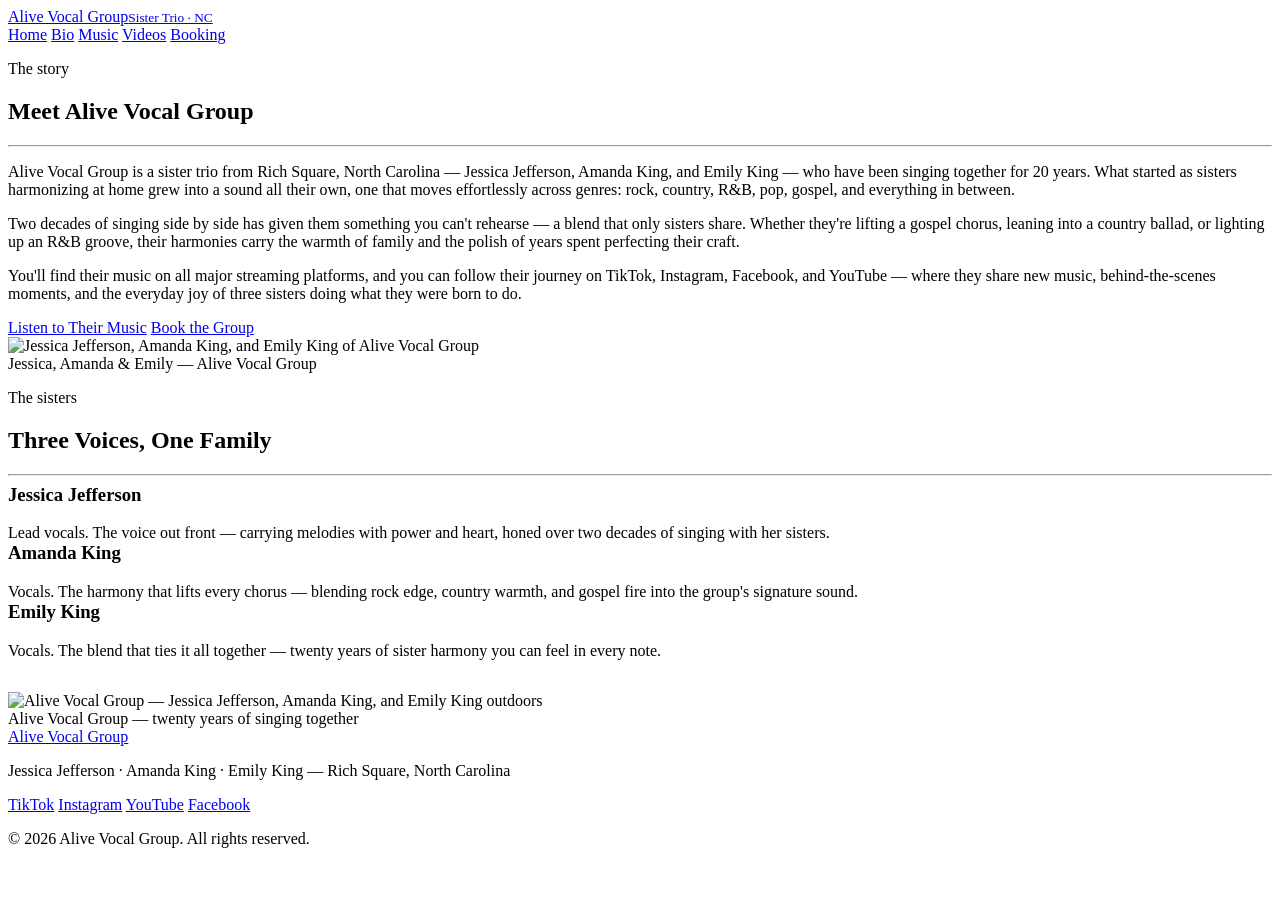
==== bio.html @ c7bc3a0b "Initial site for Alive Vocal Group" ====
<!doctype html>
<html lang="en">
<head>
  <meta charset="utf-8" />
  <meta name="viewport" content="width=device-width, initial-scale=1, viewport-fit=cover" />
  <meta name="description" content="The story of Alive Vocal Group — sisters Jessica Jefferson, Amanda King, and Emily King, singing together for 20 years." />
  <meta name="theme-color" content="#17100c" />
  <link rel="icon" type="image/svg+xml" href="favicon.svg" />
  <title>Bio — Alive Vocal Group</title>
  <link rel="stylesheet" href="styles.css" />
</head>
<body>
  <header class="site-header">
    <div class="header-inner">
      <a class="brand" href="index.html">Alive Vocal Group<small>Sister Trio · NC</small></a>
      <nav class="main-nav" aria-label="Main">
        <a href="index.html">Home</a>
        <a href="bio.html" aria-current="page">Bio</a>
        <a href="music.html">Music</a>
        <a href="videos.html">Videos</a>
        <a href="contact.html">Booking</a>
      </nav>
    </div>
  </header>

  <main>
    <section class="block">
      <div class="wrap">
        <p class="kicker">The story</p>
        <h1 class="page-title">Meet Alive Vocal Group</h1>
        <hr class="divider" />
        <div class="grid-2" style="align-items:start">
          <div>
            <p class="lede">Alive Vocal Group is a sister trio from Rich Square, North Carolina — Jessica Jefferson, Amanda King, and Emily King — who have been singing together for 20 years. What started as sisters harmonizing at home grew into a sound all their own, one that moves effortlessly across genres: rock, country, R&amp;B, pop, gospel, and everything in between.</p>
            <p class="lede">Two decades of singing side by side has given them something you can't rehearse — a blend that only sisters share. Whether they're lifting a gospel chorus, leaning into a country ballad, or lighting up an R&amp;B groove, their harmonies carry the warmth of family and the polish of years spent perfecting their craft.</p>
            <p class="lede">You'll find their music on all major streaming platforms, and you can follow their journey on TikTok, Instagram, Facebook, and YouTube — where they share new music, behind-the-scenes moments, and the everyday joy of three sisters doing what they were born to do.</p>
            <div class="btn-row">
              <a class="btn solid" href="music.html"><span class="dot"></span>Listen to Their Music</a>
              <a class="btn" href="contact.html">Book the Group</a>
            </div>
          </div>
          <figure class="photo-frame" style="margin:0">
            <img src="images/alive-vocal-group-1.jpg" alt="Jessica Jefferson, Amanda King, and Emily King of Alive Vocal Group" />
            <figcaption>Jessica, Amanda &amp; Emily — Alive Vocal Group</figcaption>
          </figure>
        </div>
      </div>
    </section>

    <section class="block">
      <div class="wrap">
        <p class="kicker">The sisters</p>
        <h2 class="section-title">Three Voices, One Family</h2>
        <hr class="divider" />
        <div class="grid-3">
          <div class="card">
            <h3 class="serif" style="margin-top:0;color:var(--gold-soft)">Jessica Jefferson</h3>
            <p style="color:var(--muted);margin-bottom:0">Lead vocals. The voice out front — carrying melodies with power and heart, honed over two decades of singing with her sisters.</p>
          </div>
          <div class="card">
            <h3 class="serif" style="margin-top:0;color:var(--gold-soft)">Amanda King</h3>
            <p style="color:var(--muted);margin-bottom:0">Vocals. The harmony that lifts every chorus — blending rock edge, country warmth, and gospel fire into the group's signature sound.</p>
          </div>
          <div class="card">
            <h3 class="serif" style="margin-top:0;color:var(--gold-soft)">Emily King</h3>
            <p style="color:var(--muted);margin-bottom:0">Vocals. The blend that ties it all together — twenty years of sister harmony you can feel in every note.</p>
          </div>
        </div>
        <figure class="photo-frame" style="margin:2rem 0 0">
          <img src="images/alive-vocal-group-2.jpg" alt="Alive Vocal Group — Jessica Jefferson, Amanda King, and Emily King outdoors" />
          <figcaption>Alive Vocal Group — twenty years of singing together</figcaption>
        </figure>
      </div>
    </section>
  </main>

  <footer class="site-footer">
    <div class="footer-inner">
      <a class="brand" href="index.html">Alive Vocal Group</a>
      <p>Jessica Jefferson · Amanda King · Emily King — Rich Square, North Carolina</p>
      <div class="btn-row">
        <a class="btn ghost" href="https://www.tiktok.com/@alivevocalgroup" target="_blank" rel="noopener">TikTok</a>
        <a class="btn ghost" href="https://www.instagram.com/alivevocalgroup" target="_blank" rel="noopener">Instagram</a>
        <a class="btn ghost" href="https://www.youtube.com/@alivevocalgroup" target="_blank" rel="noopener">YouTube</a>
        <a class="btn ghost" href="https://www.facebook.com/alivevocalgroup" target="_blank" rel="noopener">Facebook</a>
      </div>
      <p>© 2026 Alive Vocal Group. All rights reserved.</p>
    </div>
  </footer>
</body>
</html>
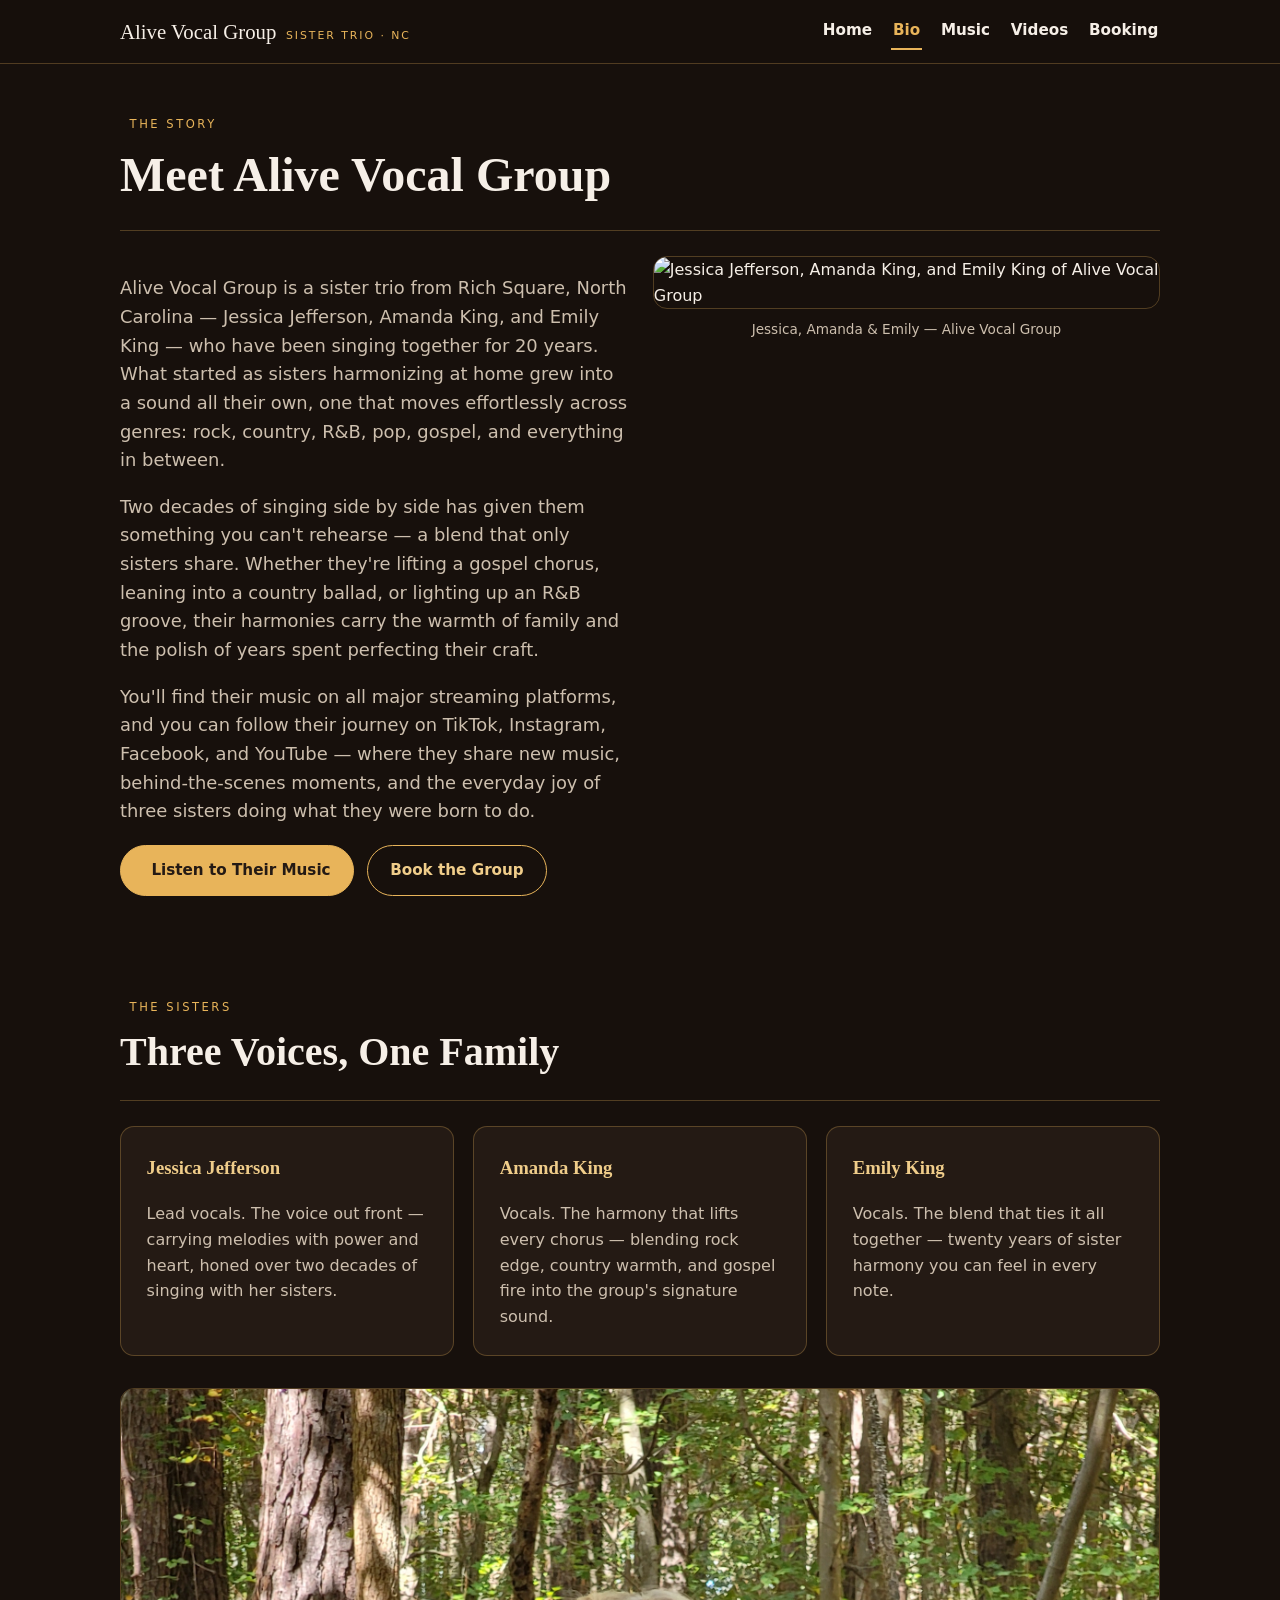
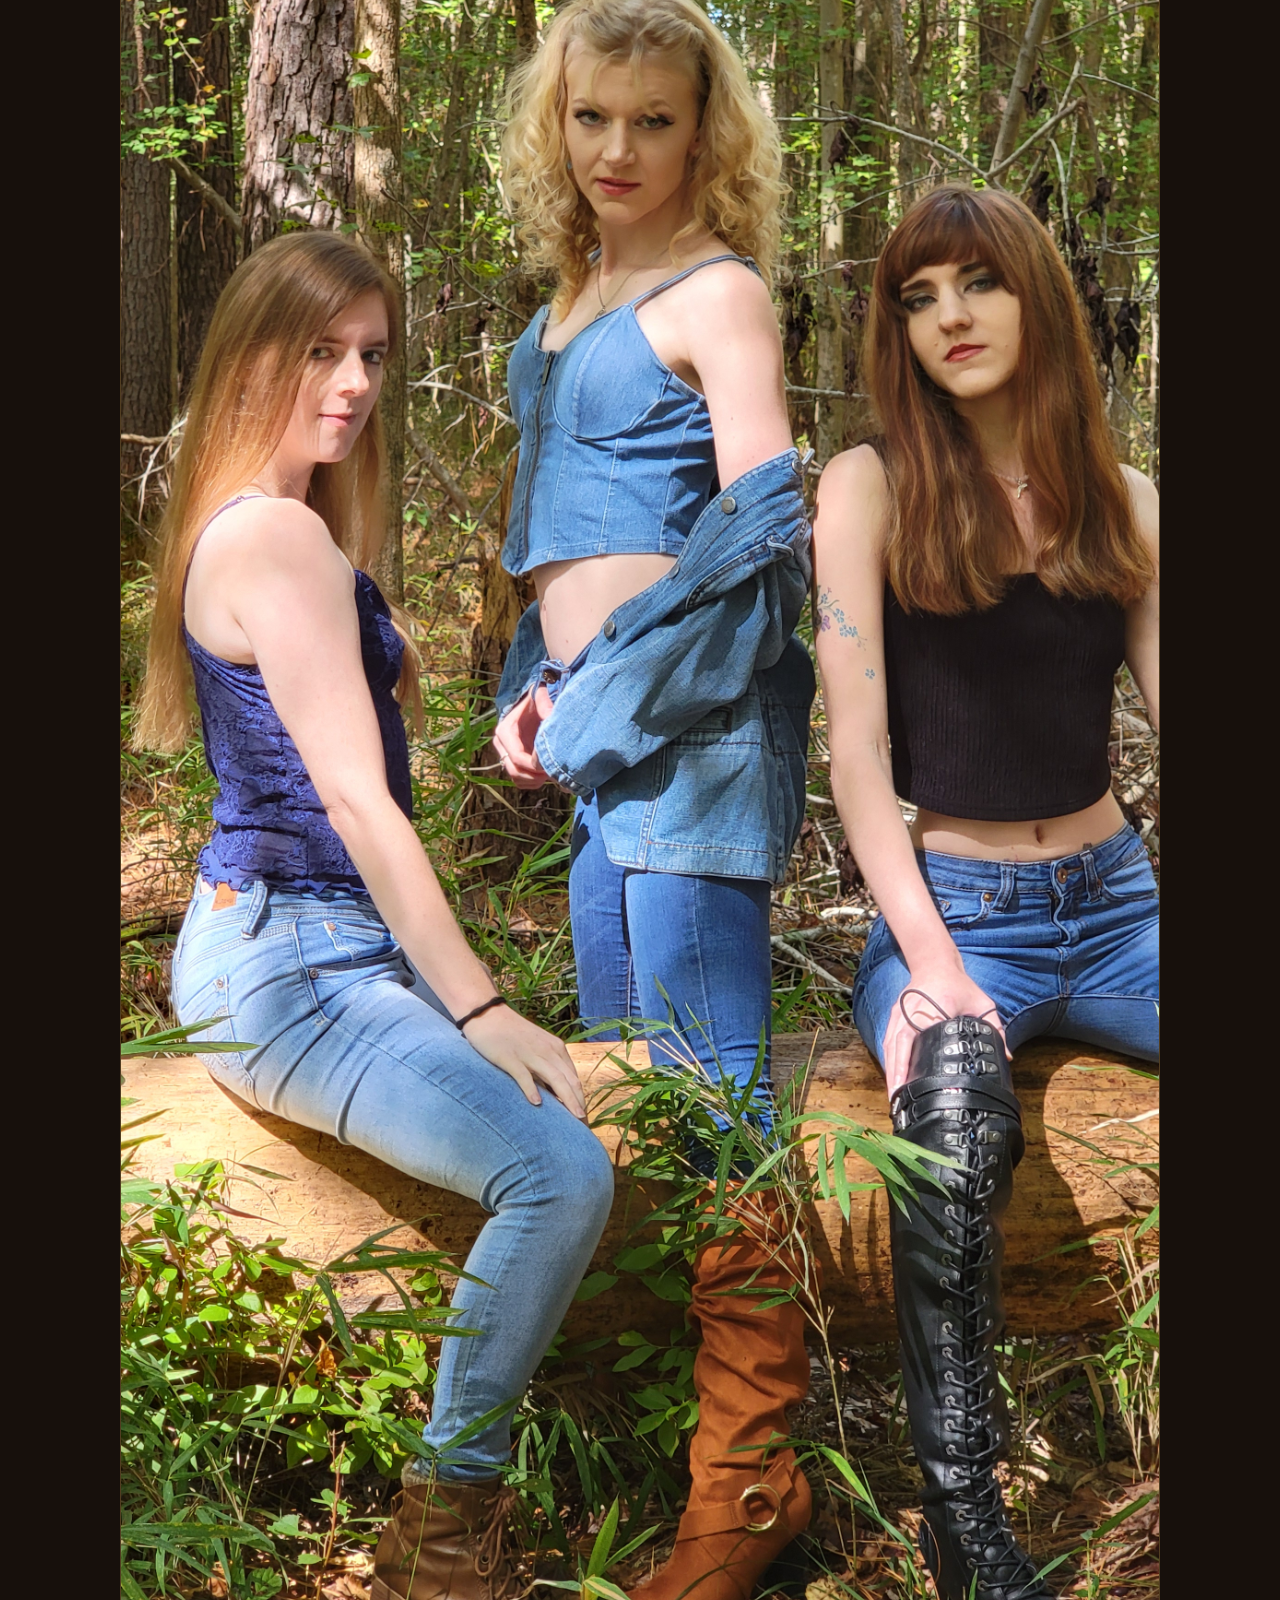
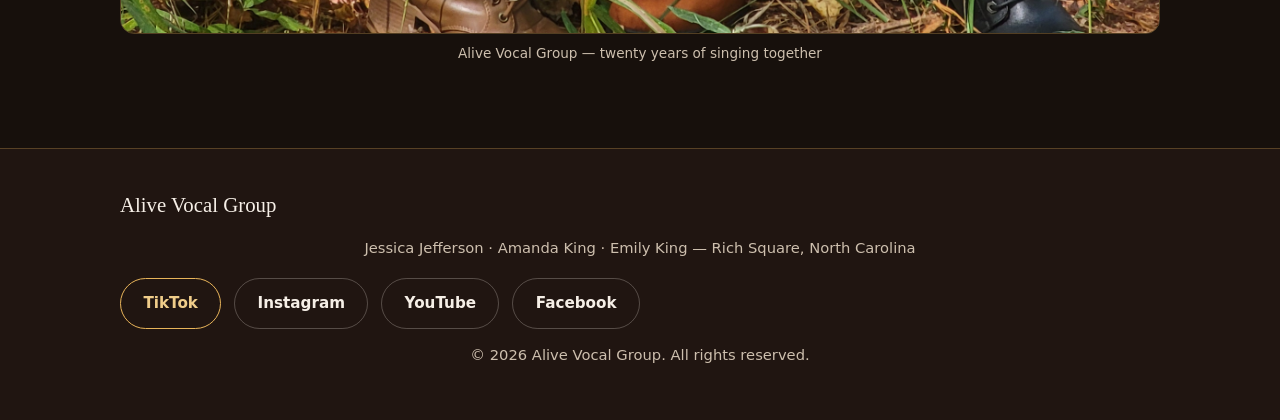
==== commit dae7f601: "Point bio photos at uploaded files" ====
--- a/bio.html
+++ b/bio.html
@@ -40,7 +40,7 @@
             </div>
           </div>
           <figure class="photo-frame" style="margin:0">
-            <img src="images/alive-vocal-group-1.jpg" alt="Jessica Jefferson, Amanda King, and Emily King of Alive Vocal Group" />
+            <img src="20251002_134854.jpg" alt="Jessica Jefferson, Amanda King, and Emily King of Alive Vocal Group" />
             <figcaption>Jessica, Amanda &amp; Emily — Alive Vocal Group</figcaption>
           </figure>
         </div>
@@ -67,7 +67,7 @@
           </div>
         </div>
         <figure class="photo-frame" style="margin:2rem 0 0">
-          <img src="images/alive-vocal-group-2.jpg" alt="Alive Vocal Group — Jessica Jefferson, Amanda King, and Emily King outdoors" />
+          <img src="20251002_135646.jpg" alt="Alive Vocal Group — Jessica Jefferson, Amanda King, and Emily King outdoors" />
           <figcaption>Alive Vocal Group — twenty years of singing together</figcaption>
         </figure>
       </div>
@@ -79,7 +79,7 @@
       <a class="brand" href="index.html">Alive Vocal Group</a>
       <p>Jessica Jefferson · Amanda King · Emily King — Rich Square, North Carolina</p>
       <div class="btn-row">
-        <a class="btn ghost" href="https://www.tiktok.com/@alivevocalgroup" target="_blank" rel="noopener">TikTok</a>
+        <a class="btn" href="https://www.tiktok.com/@alivevocalgroup" target="_blank" rel="noopener">TikTok</a>
         <a class="btn ghost" href="https://www.instagram.com/alivevocalgroup" target="_blank" rel="noopener">Instagram</a>
         <a class="btn ghost" href="https://www.youtube.com/@alivevocalgroup" target="_blank" rel="noopener">YouTube</a>
         <a class="btn ghost" href="https://www.facebook.com/alivevocalgroup" target="_blank" rel="noopener">Facebook</a>
--- a/styles.css
+++ b/styles.css
@@ -0,0 +1,70 @@
+:root{
+  --bg:#17100c; --bg2:#201511; --ink:#f6efe7; --muted:#cdbfae;
+  --gold:#e8b45a; --gold-soft:#f0cd8a; --line:rgba(232,180,90,.28);
+  --card:#241a14; --serif:Georgia,'Times New Roman',serif;
+}
+*{box-sizing:border-box}
+html{scroll-behavior:smooth}
+body{
+  margin:0; background:var(--bg); color:var(--ink);
+  font-family:system-ui,-apple-system,'Segoe UI',Roboto,sans-serif;
+  line-height:1.6; -webkit-text-size-adjust:100%;
+}
+img{max-width:100%;display:block}
+a{color:var(--gold-soft)}
+.wrap{max-width:1080px;margin:0 auto;padding:0 20px}
+.block{padding:3.2rem 0}
+.kicker{color:var(--gold);letter-spacing:.22em;text-transform:uppercase;font-size:.72rem;margin:0 0.6rem}
+.section-title{font-family:var(--serif);font-size:clamp(1.7rem,3.4vw,2.5rem);margin:.2rem 0 1rem;font-weight:600}
+.page-title{font-family:var(--serif);font-size:clamp(2rem,4.5vw,3rem);margin:.2rem 0 1rem}
+.lede{color:var(--muted);font-size:1.12rem;max-width:62ch}
+.divider{border:0;border-top:1px solid var(--line);margin:0 0 1.6rem}
+.serif{font-family:var(--serif)}
+
+.site-header{position:sticky;top:0;z-index:50;background:rgba(23,16,12,.92);backdrop-filter:blur(8px);border-bottom:1px solid var(--line)}
+.header-inner{max-width:1080px;margin:0 auto;padding:.8rem 20px;display:flex;align-items:center;justify-content:space-between;gap:1rem;flex-wrap:wrap}
+.brand{font-family:var(--serif);font-size:1.3rem;color:var(--ink);text-decoration:none;display:flex;align-items:baseline;gap:.6rem}
+.brand small{font-family:system-ui,sans-serif;font-size:.68rem;letter-spacing:.18em;text-transform:uppercase;color:var(--gold)}
+.main-nav{display:flex;gap:1.1rem;flex-wrap:wrap}
+.main-nav a{color:var(--ink);text-decoration:none;font-weight:600;font-size:.95rem;padding:.35rem.1rem;border-bottom:2px solid transparent}
+.main-nav a[aria-current="page"]{color:var(--gold);border-bottom-color:var(--gold)}
+.main-nav a:hover{color:var(--gold)}
+
+.hero{position:relative;min-height:78vh;display:flex;align-items:flex-end;overflow:hidden}
+.hero-photo{position:absolute;inset:0;width:100%;height:100%;object-fit:cover}
+.hero::after{content:"";position:absolute;inset:0;background:linear-gradient(180deg,rgba(23,16,12,.15) 0%,rgba(23,16,12,.55) 55%,var(--bg) 100%)}
+.hero-content{position:relative;z-index:1;max-width:1080px;margin:0 auto;padding:4rem 20px;width:100%}
+.hero h1{font-family:var(--serif);font-size:clamp(2.6rem,7vw,4.6rem);margin:.4rem 0;line-height:1.05}
+.hero h1.gold{color:var(--gold)}
+.tagline{font-size:1.25rem;color:var(--ink);max-width:34ch;margin:.6rem 0 1.4rem}
+
+.btn-row{display:flex;gap:.8rem;flex-wrap:wrap;margin-top:1.2rem}
+.btn{display:inline-flex;align-items:center;gap:.5rem;padding:.75rem 1.4rem;border-radius:999px;border:1px solid var(--gold);color:var(--gold-soft);text-decoration:none;font-weight:700;background:transparent;cursor:pointer;font-size:.95rem}
+.btn:hover{background:rgba(232,180,90,.12)}
+.btn.solid{background:var(--gold);color:#241a14;border-color:var(--gold)}
+.btn.solid:hover{background:var(--gold-soft)}
+.btn.ghost{border-color:rgba(246,239,231,.25);color:var(--ink)}
+.btn.dot{width:.55em;height:.55em;border-radius:50%;background:#b3261e;display:inline-block}
+
+.card{background:var(--card);border:1px solid var(--line);border-radius:14px;padding:1.6rem}
+.embed-shell{background:#0f0b09;border:1px dashed var(--line);border-radius:14px;padding:2rem;text-align:center;color:var(--muted)}
+.grid-2{display:grid;grid-template-columns:1fr 1fr;gap:1.6rem}
+.grid-3{display:grid;grid-template-columns:repeat(3,1fr);gap:1.2rem}
+@media (max-width:760px){.grid-2,.grid-3{grid-template-columns:1fr}}
+
+.photo-frame img{border-radius:14px;border:1px solid var(--line);width:100%}
+.photo-frame figcaption{color:var(--muted);font-size:.85rem;text-align:center;padding:.6rem 0 0}
+.video-slot{aspect-ratio:16/9;background:#0f0b09;border:1px dashed var(--line);border-radius:14px;display:flex;align-items:center;justify-content:center;overflow:hidden}
+.video-slot.soon{text-align:center;color:var(--muted);padding:1rem;display:flex;flex-direction:column;gap:.4rem;align-items:center}
+.video-slot.note{font-size:2rem;color:var(--gold)}
+
+.booking{display:grid;gap:1rem}
+.field{display:grid;gap:.35rem}
+.field label{font-weight:700;font-size:.9rem}
+.field input,.field select,.field textarea{background:#0f0b09;border:1px solid var(--line);border-radius:10px;color:var(--ink);padding:.7rem.9rem;font-size:1rem;width:100%}
+.field textarea{min-height:130px;resize:vertical}
+.form-note{color:var(--muted);font-size:.88rem}
+
+.site-footer{border-top:1px solid var(--line);background:var(--bg2);margin-top:2rem}
+.footer-inner{max-width:1080px;margin:0 auto;padding:2.4rem 20px;text-align:center;color:var(--muted);font-size:.92rem}
+.footer-inner.brand{justify-content:center;margin-bottom:.4rem}
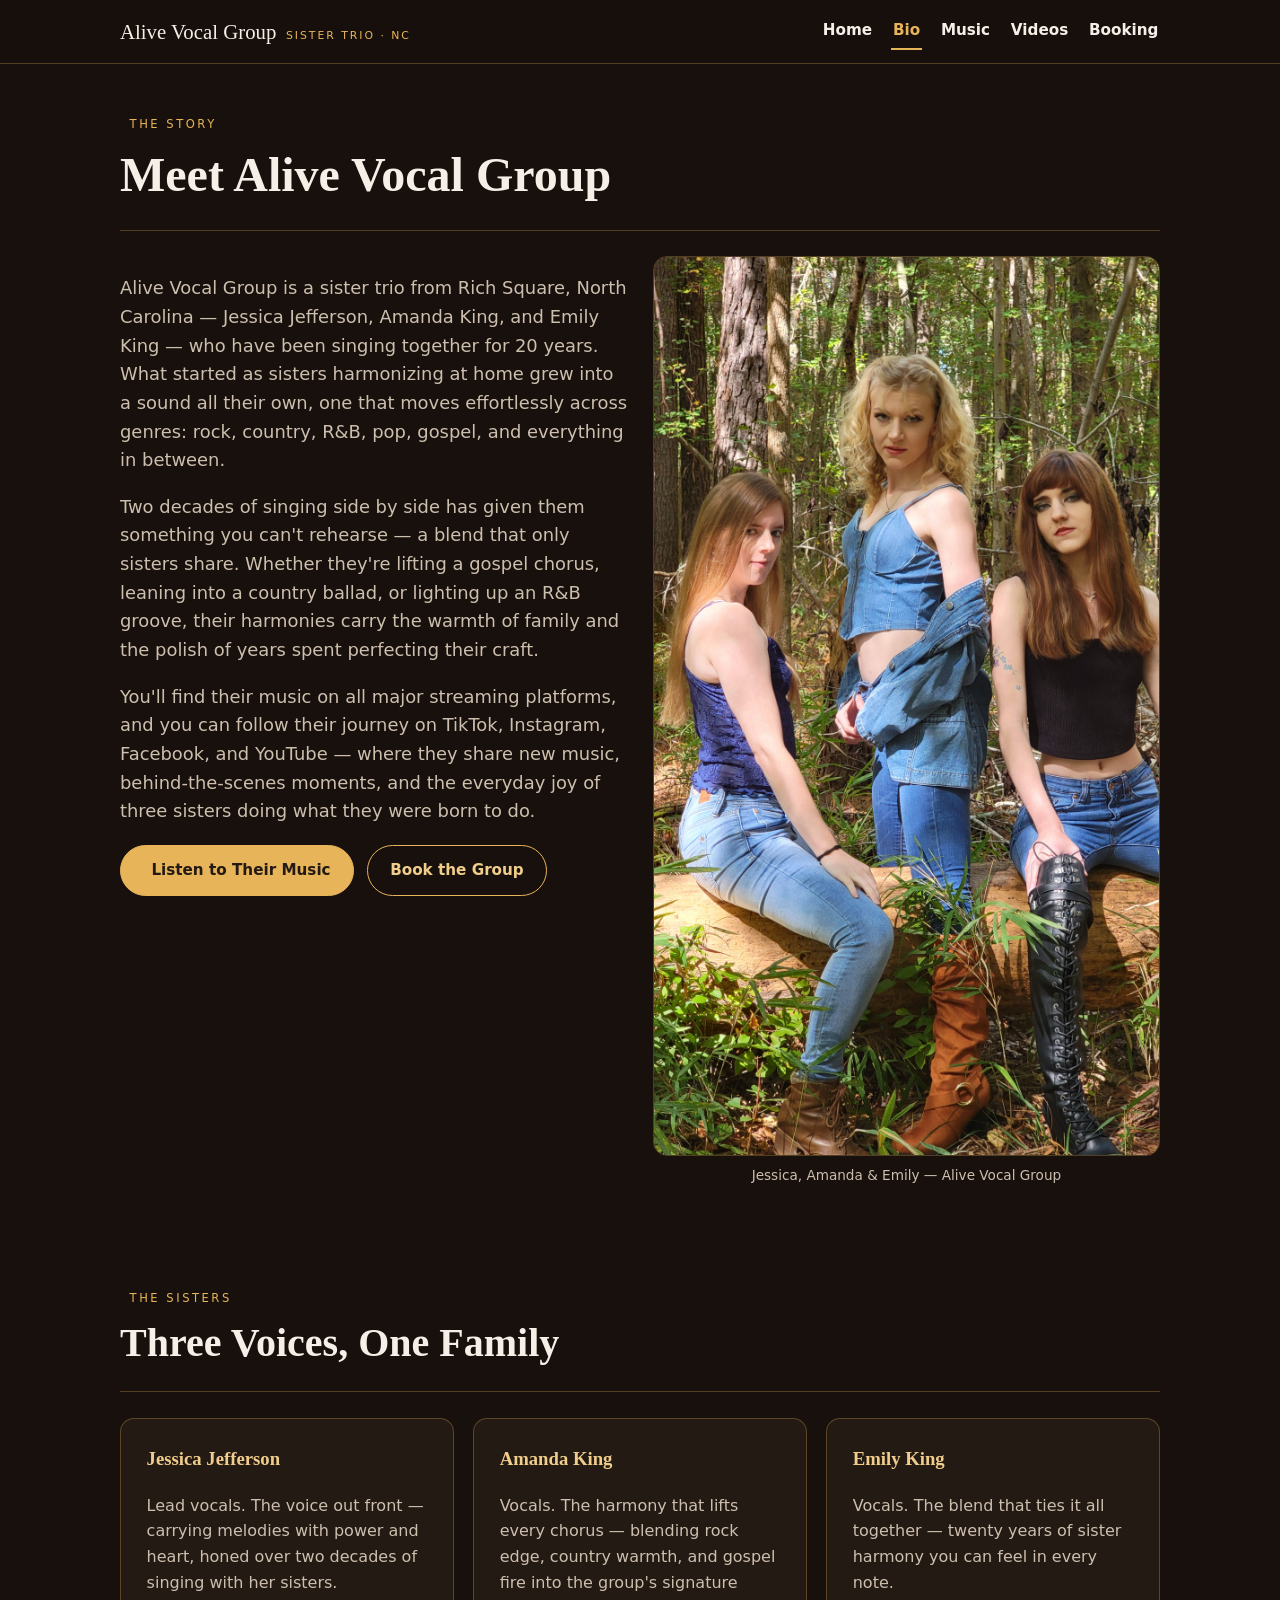
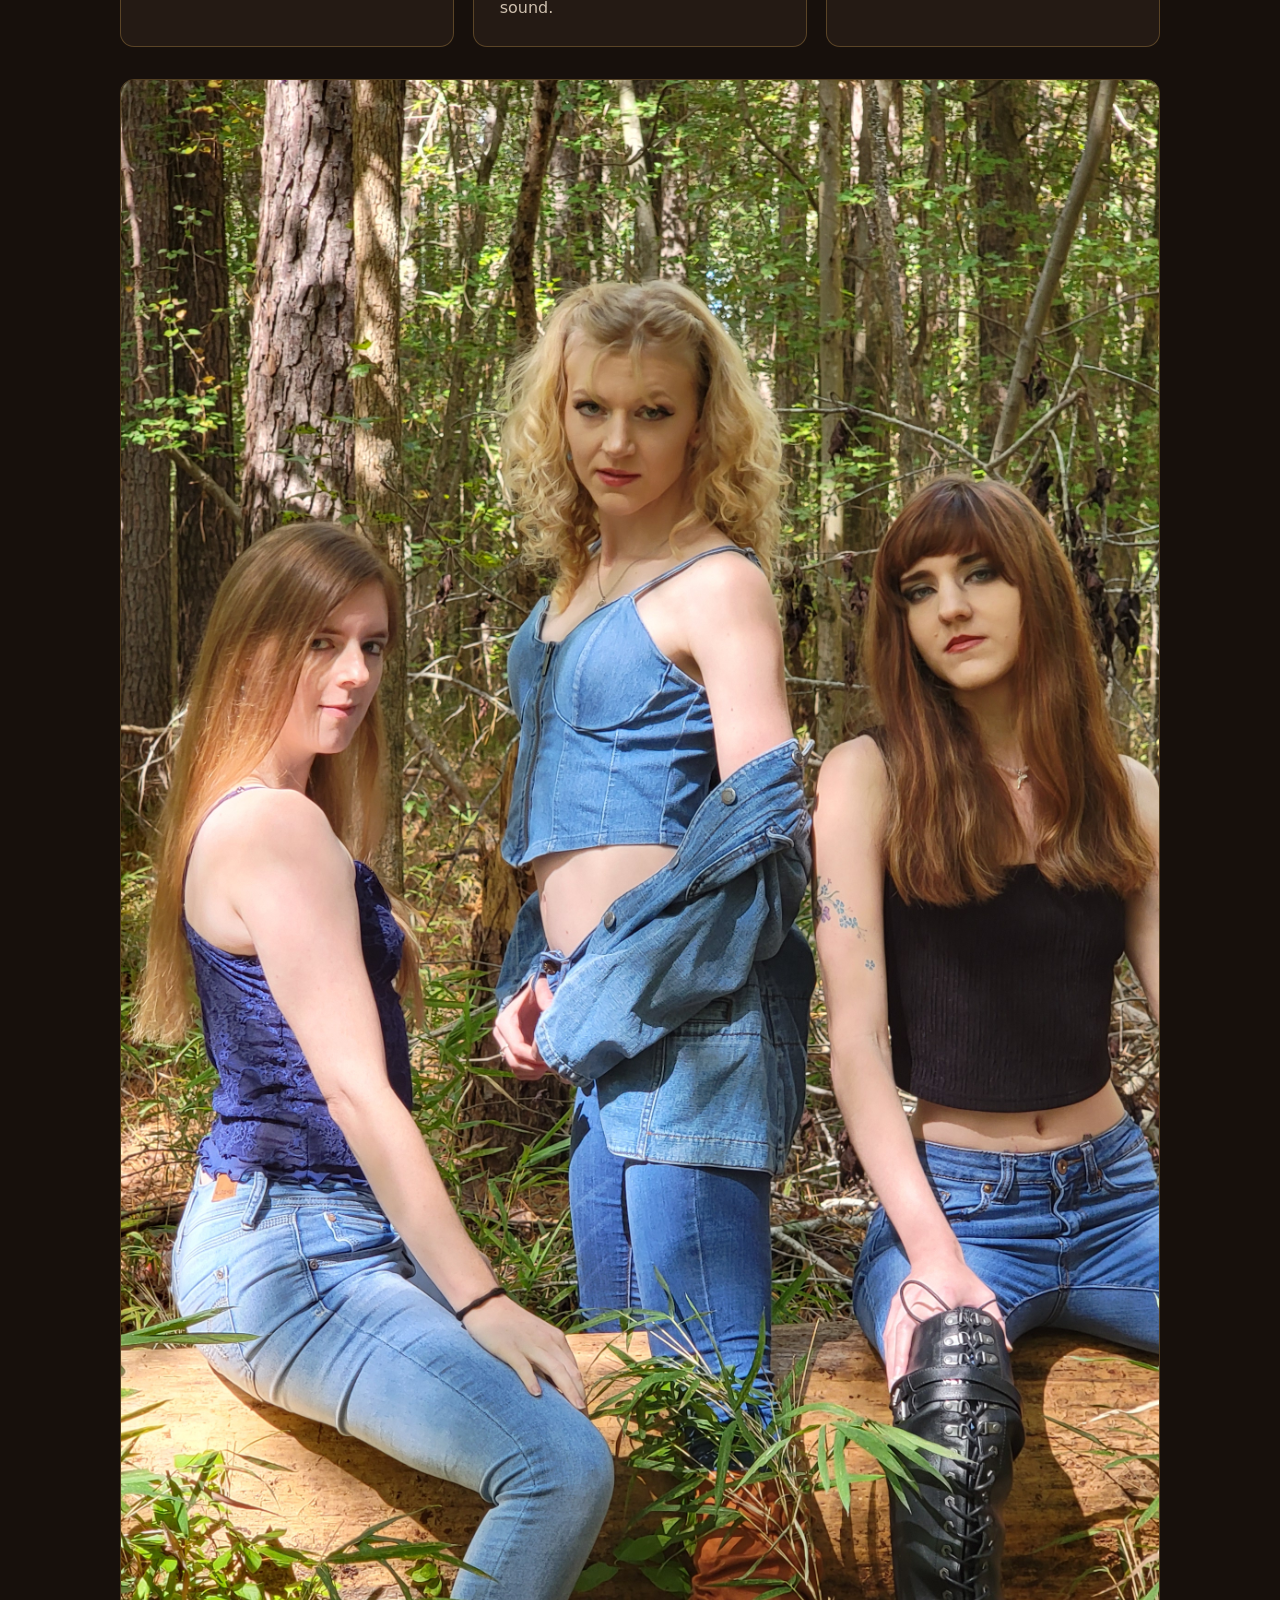
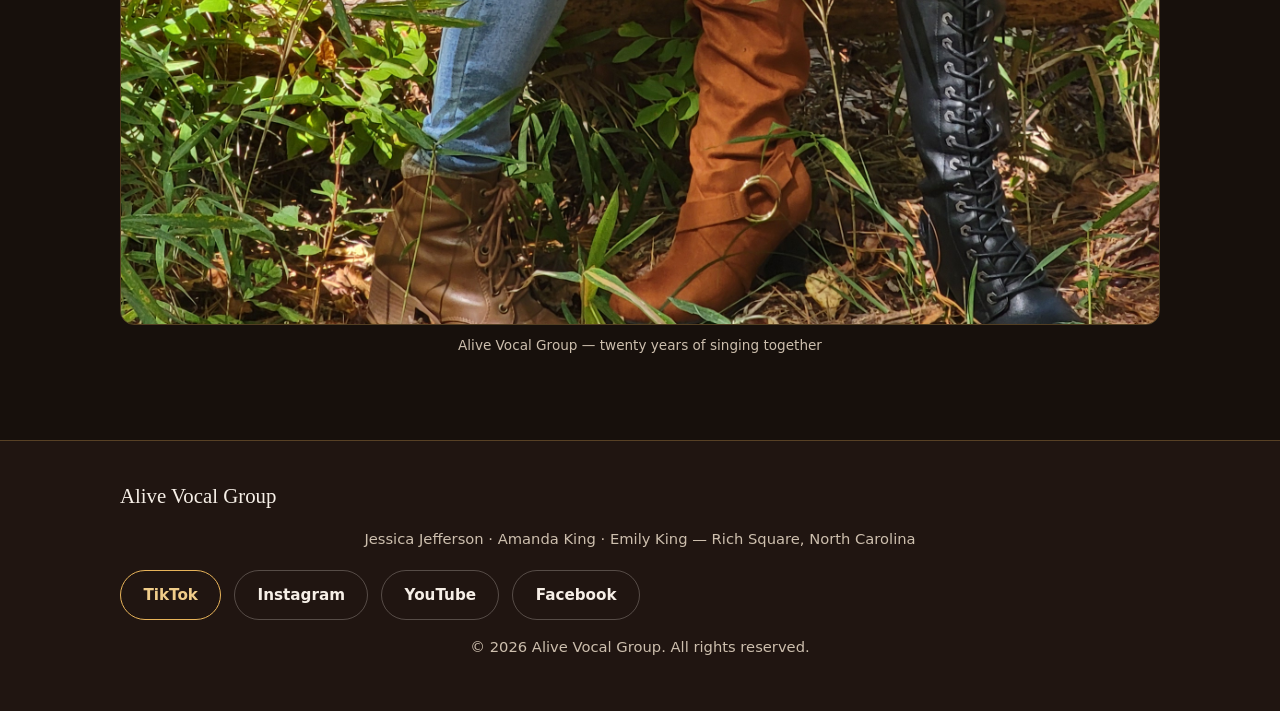
==== commit 6ea7a5c3: "Use the working photo on bio page" ====
--- a/bio.html
+++ b/bio.html
@@ -40,7 +40,7 @@
             </div>
           </div>
           <figure class="photo-frame" style="margin:0">
-            <img src="20251002_134854.jpg" alt="Jessica Jefferson, Amanda King, and Emily King of Alive Vocal Group" />
+            <img src="20251002_135646.jpg" alt="Jessica Jefferson, Amanda King, and Emily King of Alive Vocal Group" />
             <figcaption>Jessica, Amanda &amp; Emily — Alive Vocal Group</figcaption>
           </figure>
         </div>
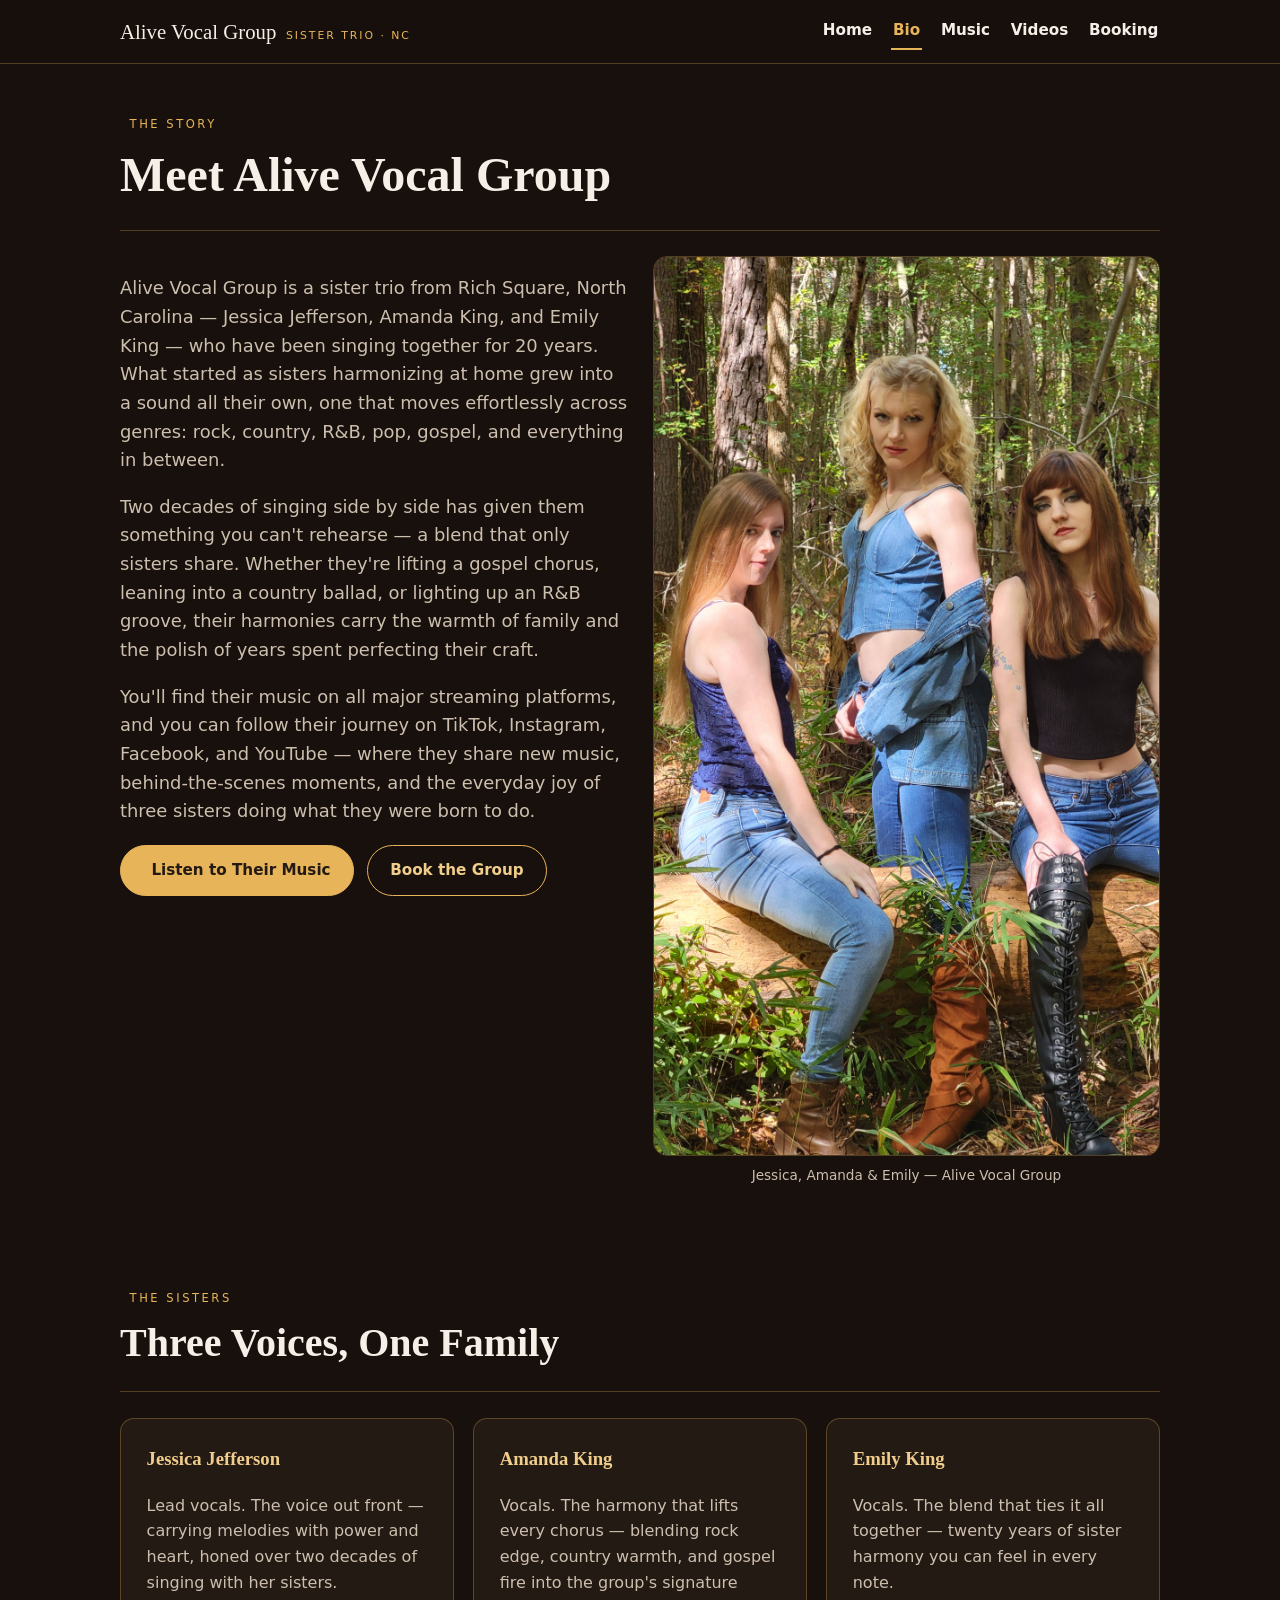
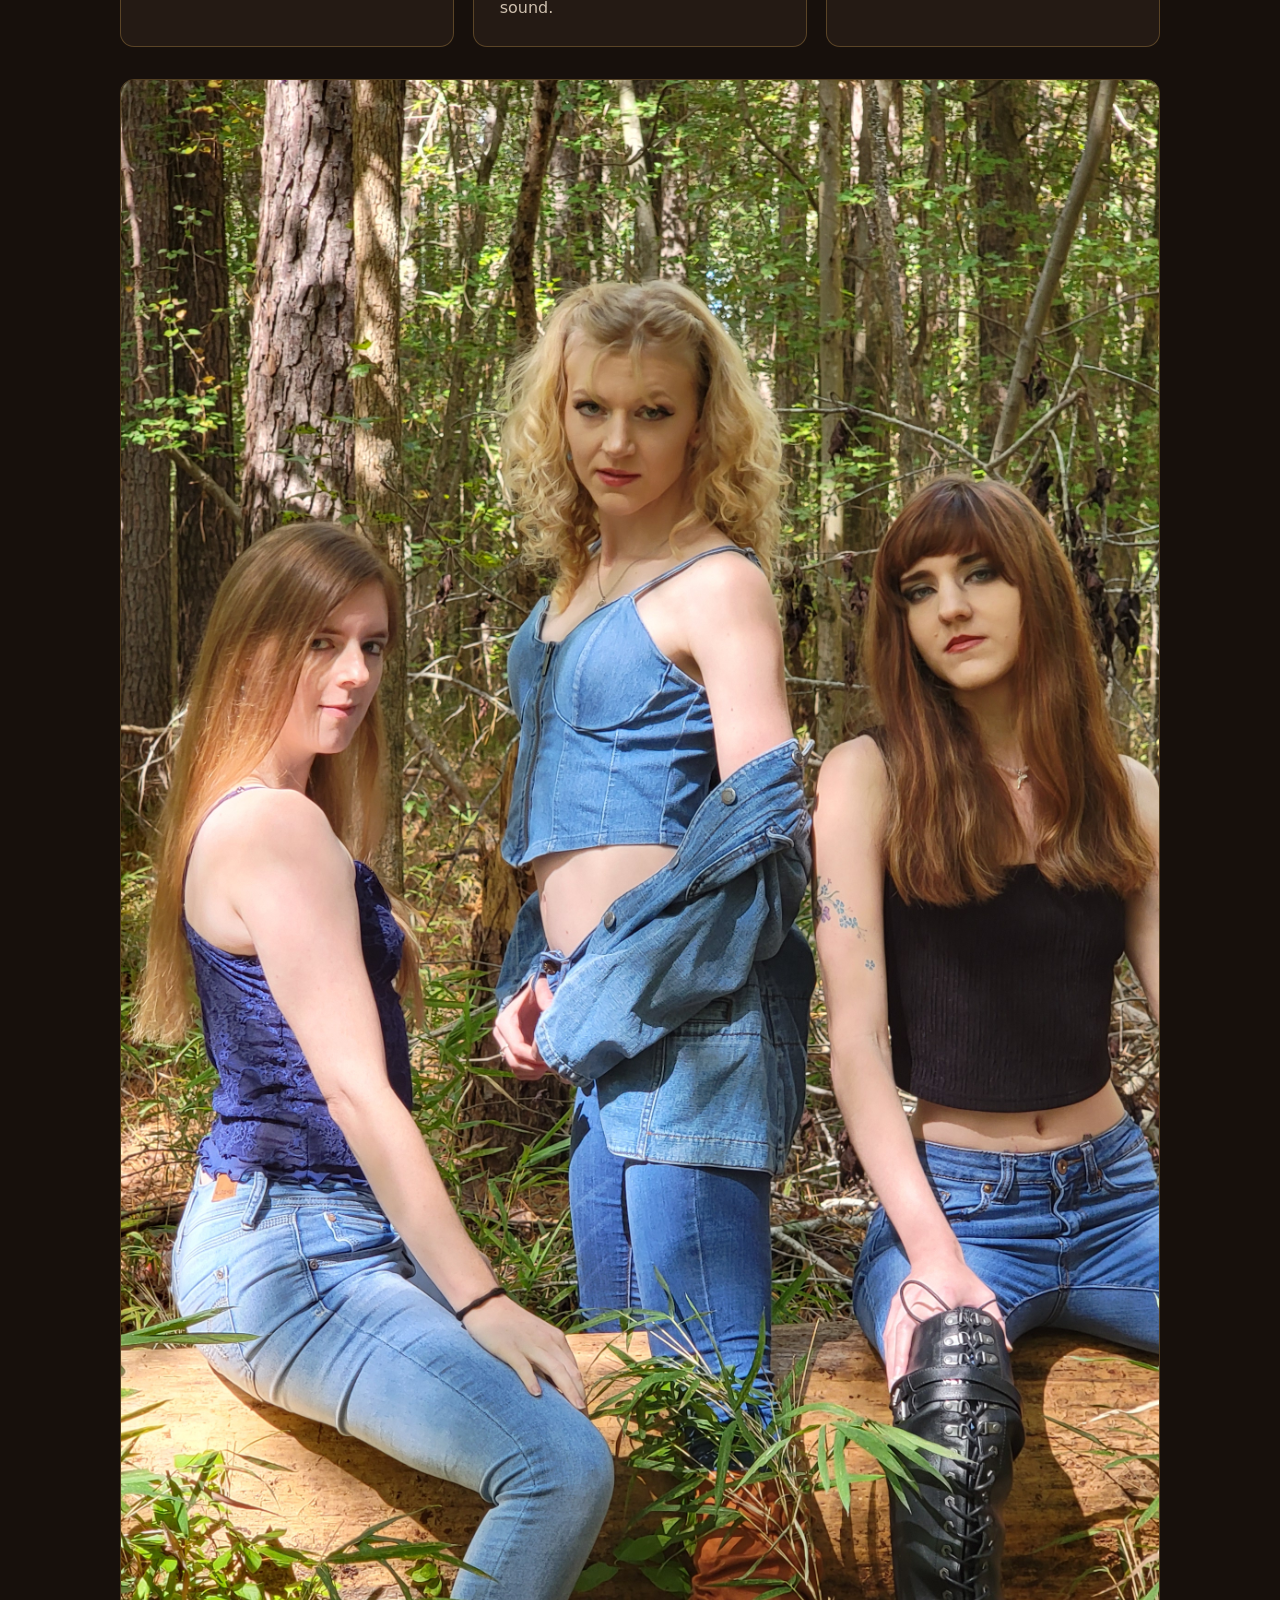
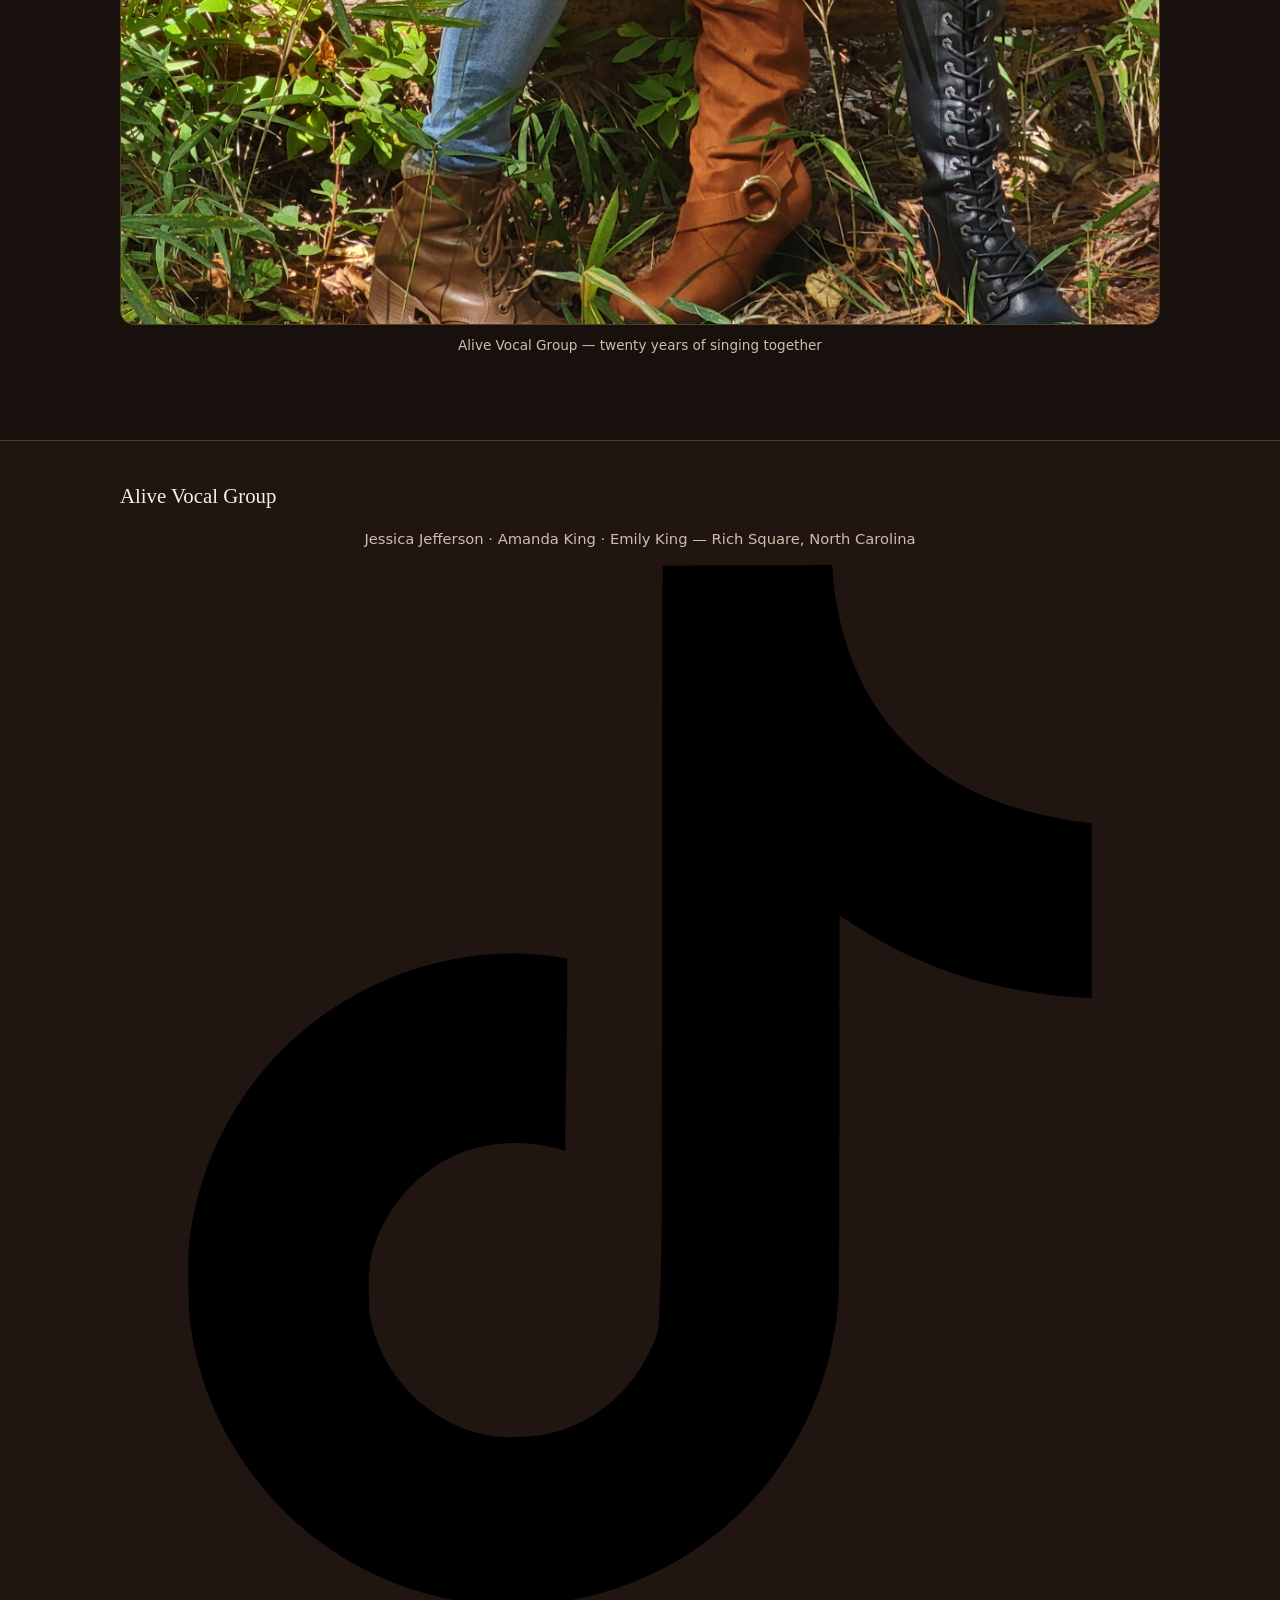
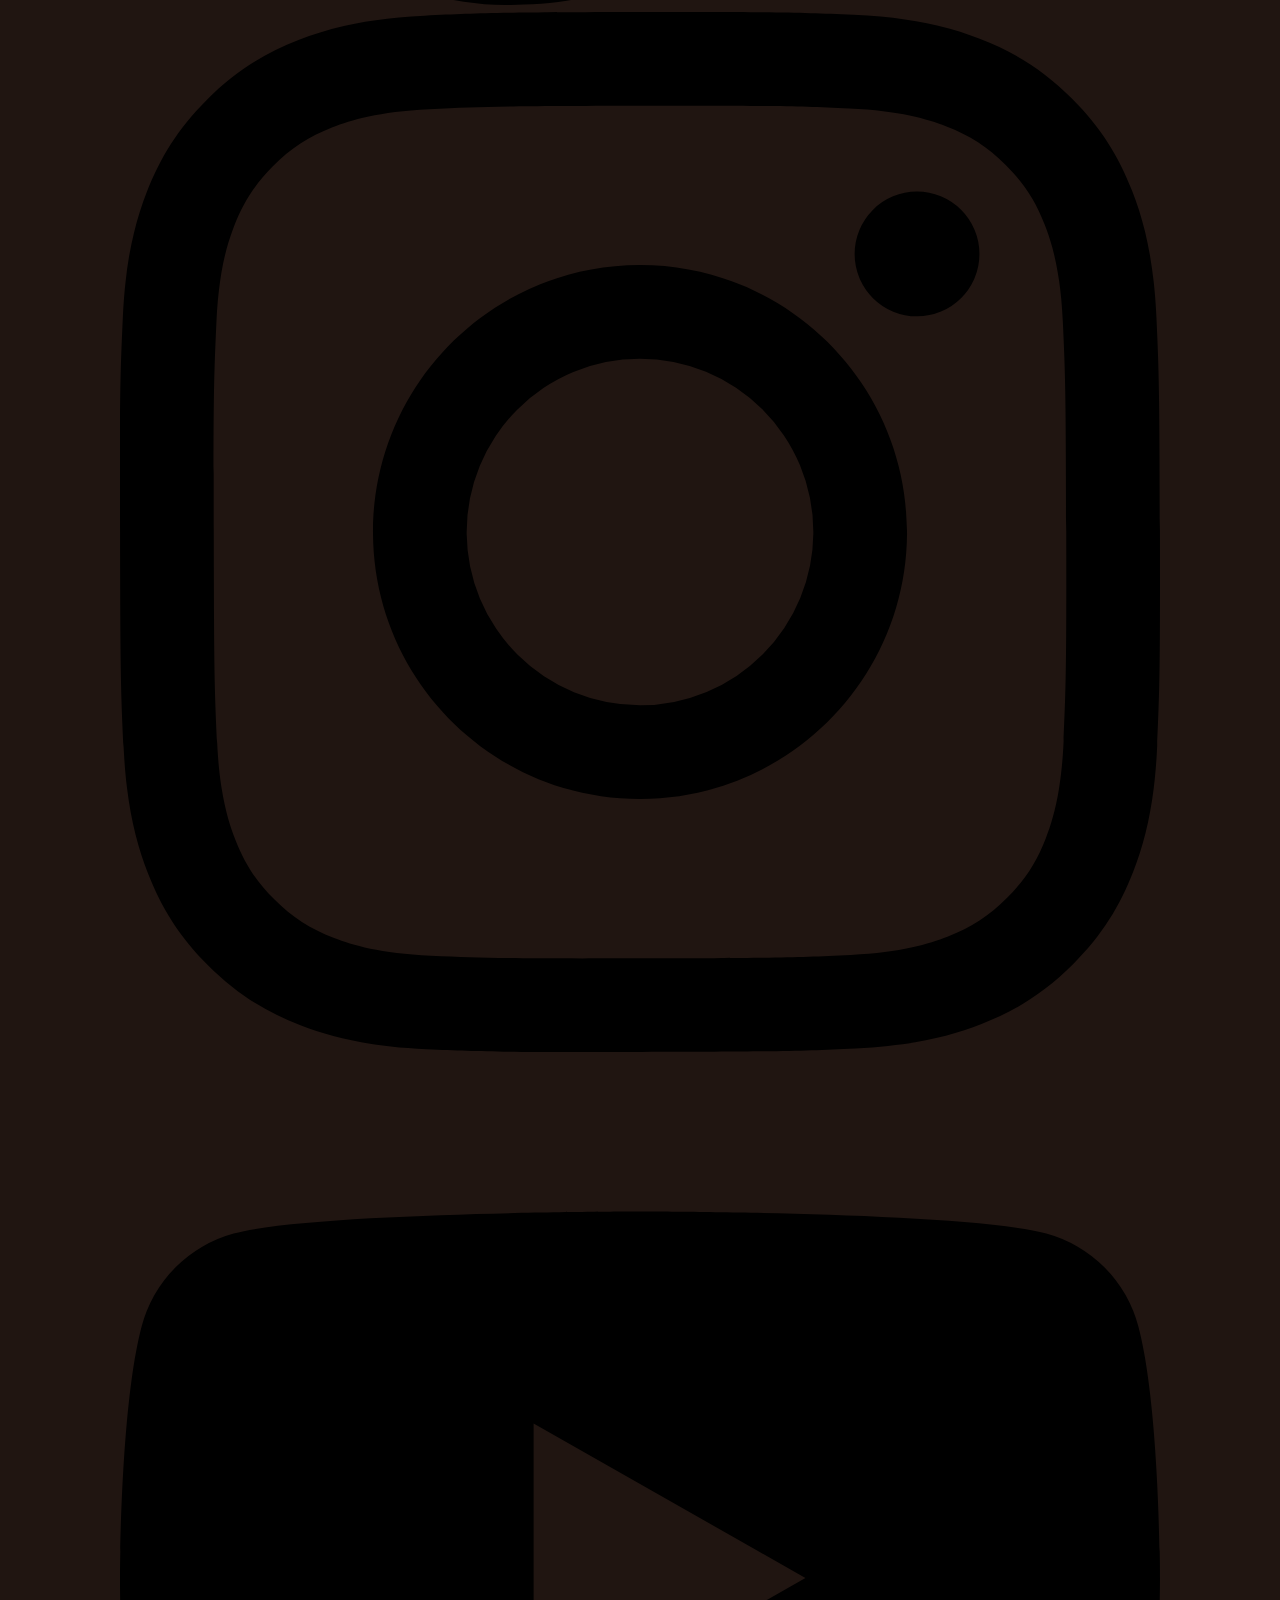
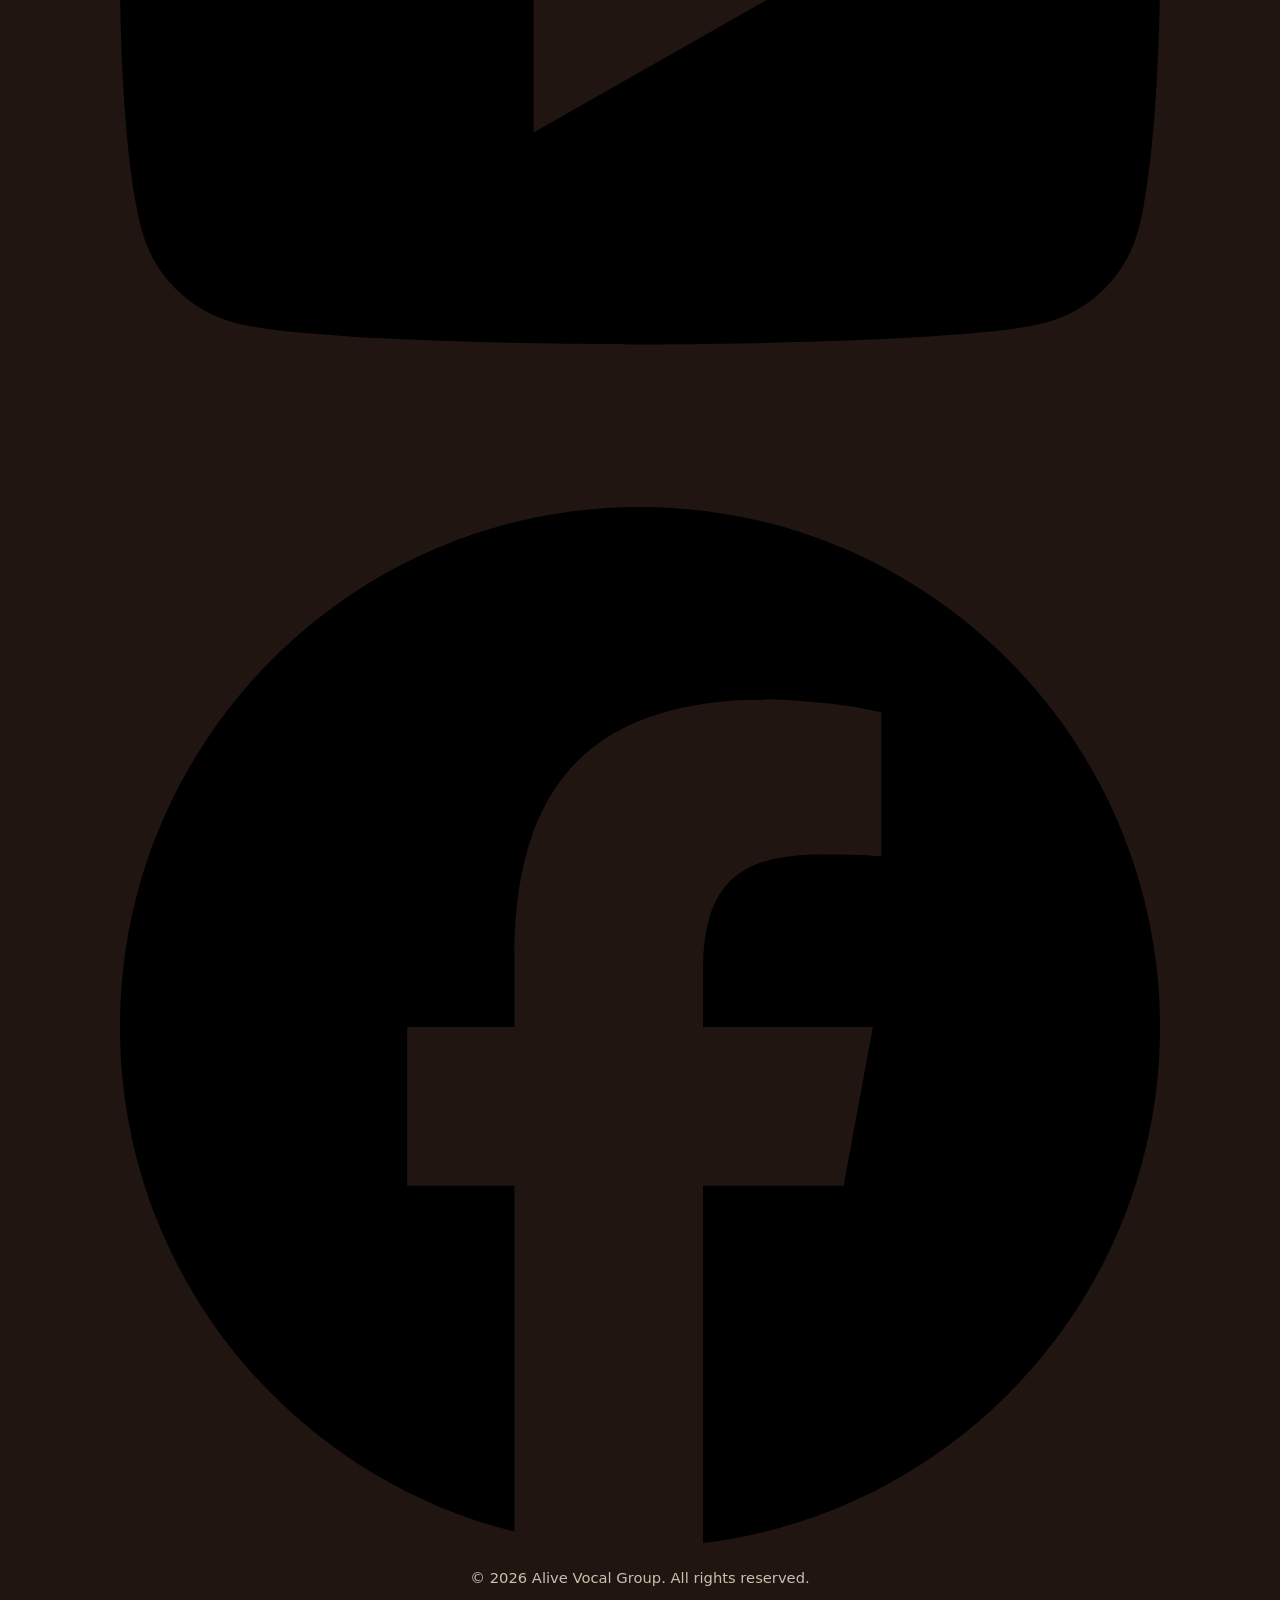
==== commit a4681e69: "Swap social buttons for brand icons" ====
--- a/bio.html
+++ b/bio.html
@@ -78,12 +78,12 @@
     <div class="footer-inner">
       <a class="brand" href="index.html">Alive Vocal Group</a>
       <p>Jessica Jefferson · Amanda King · Emily King — Rich Square, North Carolina</p>
-      <div class="btn-row">
-        <a class="btn" href="https://www.tiktok.com/@alivevocalgroup" target="_blank" rel="noopener">TikTok</a>
-        <a class="btn ghost" href="https://www.instagram.com/alivevocalgroup" target="_blank" rel="noopener">Instagram</a>
-        <a class="btn ghost" href="https://www.youtube.com/@alivevocalgroup" target="_blank" rel="noopener">YouTube</a>
-        <a class="btn ghost" href="https://www.facebook.com/alivevocalgroup" target="_blank" rel="noopener">Facebook</a>
-      </div>
+<div class="social-row" style="justify-content:center">
+          <a class="social-btn" href="https://www.tiktok.com/@realaliveband" target="_blank" rel="noopener" aria-label="TikTok" title="TikTok"><svg viewBox="0 0 24 24" aria-hidden="true"><path d="M12.525.02c1.31-.02 2.61-.01 3.91-.02.08 1.53.63 3.09 1.75 4.17 1.12 1.11 2.7 1.62 4.24 1.79v4.03c-1.44-.05-2.89-.35-4.2-.97-.57-.26-1.1-.59-1.62-.93-.01 2.92.01 5.84-.02 8.75-.08 1.4-.54 2.79-1.35 3.94-1.31 1.92-3.58 3.17-5.91 3.21-1.43.08-2.86-.31-4.08-1.03-2.02-1.19-3.44-3.37-3.65-5.71-.02-.5-.03-1-.01-1.49.18-1.9 1.12-3.72 2.58-4.96 1.66-1.44 3.98-2.13 6.15-1.72.02 1.48-.04 2.96-.04 4.44-.99-.32-2.15-.23-3.02.37-.63.41-1.11 1.04-1.36 1.75-.21.51-.15 1.07-.14 1.61.24 1.64 1.82 3.02 3.5 2.87 1.12-.01 2.19-.66 2.77-1.61.19-.33.4-.67.41-1.06.1-1.79.06-3.57.07-5.36.01-4.03-.01-8.05.02-12.07z"/></svg></a>
+          <a class="social-btn" href="https://www.instagram.com/alivebandofficial" target="_blank" rel="noopener" aria-label="Instagram" title="Instagram"><svg viewBox="0 0 24 24" aria-hidden="true"><path d="M7.0301.084c-1.2768.0602-2.1487.264-2.911.5634-.7888.3075-1.4575.72-2.1228 1.3877-.6652.6677-1.075 1.3368-1.3802 2.127-.2954.7638-.4956 1.6365-.552 2.914-.0564 1.2775-.0689 1.6882-.0626 4.947.0062 3.2586.0206 3.6671.0825 4.9473.061 1.2765.264 2.1482.5635 2.9107.308.7889.72 1.4573 1.388 2.1228.6679.6655 1.3365 1.0743 2.1285 1.38.7632.295 1.6361.4961 2.9134.552 1.2773.056 1.6884.069 4.9462.0627 3.2578-.0062 3.668-.0207 4.9478-.0814 1.28-.0607 2.147-.2652 2.9098-.5633.7889-.3086 1.4578-.72 2.1228-1.3881.665-.6682 1.0745-1.3378 1.3795-2.1284.2957-.7632.4966-1.636.552-2.9124.056-1.2809.0692-1.6898.063-4.948-.0063-3.2583-.021-3.6668-.0817-4.9465-.0607-1.2797-.264-2.1487-.5633-2.9117-.3084-.7889-.72-1.4568-1.3876-2.1228C21.2982 1.33 20.628.9208 19.8378.6165 19.074.321 18.2017.1197 16.9244.0645 15.6471.0093 15.236-.005 11.977.0014 8.718.0076 8.31.0215 7.0301.0839m.1402 21.6932c-1.17-.0509-1.8053-.2453-2.2287-.408-.5606-.216-.96-.4771-1.3819-.895-.422-.4178-.6811-.8186-.9-1.378-.1644-.4234-.3624-1.058-.4171-2.228-.0595-1.2645-.072-1.6442-.079-4.848-.007-3.2037.0053-3.583.0607-4.848.05-1.169.2456-1.805.408-2.2282.216-.5613.4762-.96.895-1.3816.4188-.4217.8184-.6814 1.3783-.9003.423-.1651 1.0575-.3614 2.227-.4171 1.2655-.06 1.6447-.072 4.848-.079 3.2033-.007 3.5835.005 4.8495.0608 1.169.0508 1.8053.2445 2.228.408.5608.216.96.4754 1.3816.895.4217.4194.6816.8176.9005 1.3787.1653.4217.3617 1.056.4169 2.2263.0602 1.2655.0739 1.645.0796 4.848.0058 3.203-.0055 3.5834-.061 4.848-.051 1.17-.245 1.8055-.408 2.2294-.216.5604-.4763.96-.8954 1.3814-.419.4215-.8181.6811-1.3783.9-.4224.1649-1.0577.3617-2.2262.4174-1.2656.0595-1.6448.072-4.8493.079-3.2045.007-3.5825-.006-4.848-.0608M16.953 5.5864A1.44 1.44 0 1 0 18.39 4.144a1.44 1.44 0 0 0-1.437 1.4424M5.8385 12.012c.0067 3.4032 2.7706 6.1557 6.173 6.1493 3.4026-.0065 6.157-2.7701 6.1506-6.1733-.0065-3.4032-2.771-6.1565-6.174-6.1498-3.403.0067-6.156 2.771-6.1496 6.1738M8 12.0077a4 4 0 1 1 4.008 3.9921A3.9996 3.9996 0 0 1 8 12.0077"/></svg></a>
+          <a class="social-btn" href="https://youtube.com/@realaliveband" target="_blank" rel="noopener" aria-label="YouTube" title="YouTube"><svg viewBox="0 0 24 24" aria-hidden="true"><path d="M23.498 6.186a3.016 3.016 0 0 0-2.122-2.136C19.505 3.545 12 3.545 12 3.545s-7.505 0-9.377.505A3.017 3.017 0 0 0 .502 6.186C0 8.07 0 12 0 12s0 3.93.502 5.814a3.016 3.016 0 0 0 2.122 2.136c1.871.505 9.376.505 9.376.505s7.505 0 9.377-.505a3.015 3.015 0 0 0 2.122-2.136C24 15.93 24 12 24 12s0-3.93-.502-5.814zM9.545 15.568V8.432L15.818 12l-6.273 3.568z"/></svg></a>
+          <a class="social-btn" href="https://www.facebook.com/alivemusicofficial" target="_blank" rel="noopener" aria-label="Facebook" title="Facebook"><svg viewBox="0 0 24 24" aria-hidden="true"><path d="M9.101 23.691v-7.98H6.627v-3.667h2.474v-1.58c0-4.085 1.848-5.978 5.858-5.978.401 0 .955.042 1.468.103a8.68 8.68 0 0 1 1.141.195v3.325a8.623 8.623 0 0 0-.653-.036 26.805 26.805 0 0 0-.733-.009c-.707 0-1.259.096-1.675.309a1.686 1.686 0 0 0-.679.622c-.258.42-.374.995-.374 1.752v1.297h3.919l-.386 2.103-.287 1.564h-3.246v8.245C19.396 23.238 24 18.179 24 12.044c0-6.627-5.373-12-12-12s-12 5.373-12 12c0 5.628 3.874 10.35 9.101 11.647Z"/></svg></a>
+        </div>
       <p>© 2026 Alive Vocal Group. All rights reserved.</p>
     </div>
   </footer>
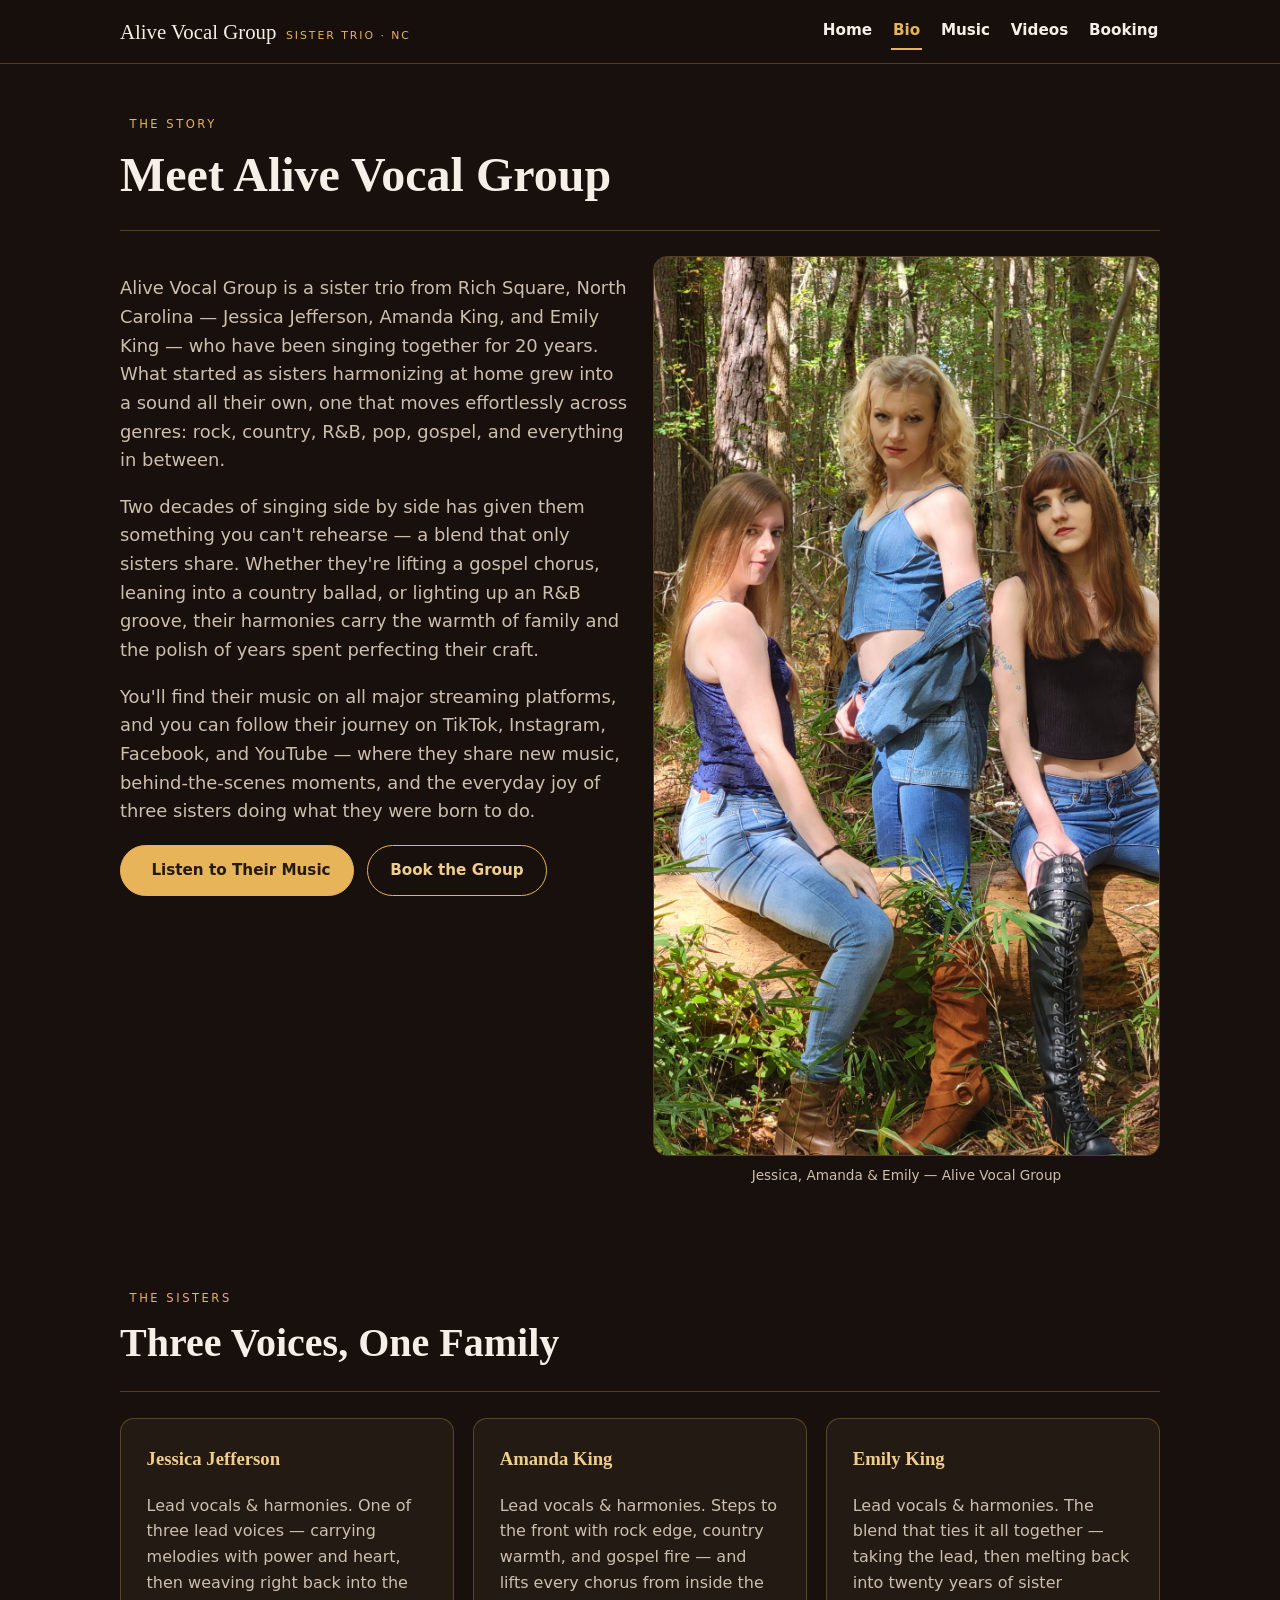
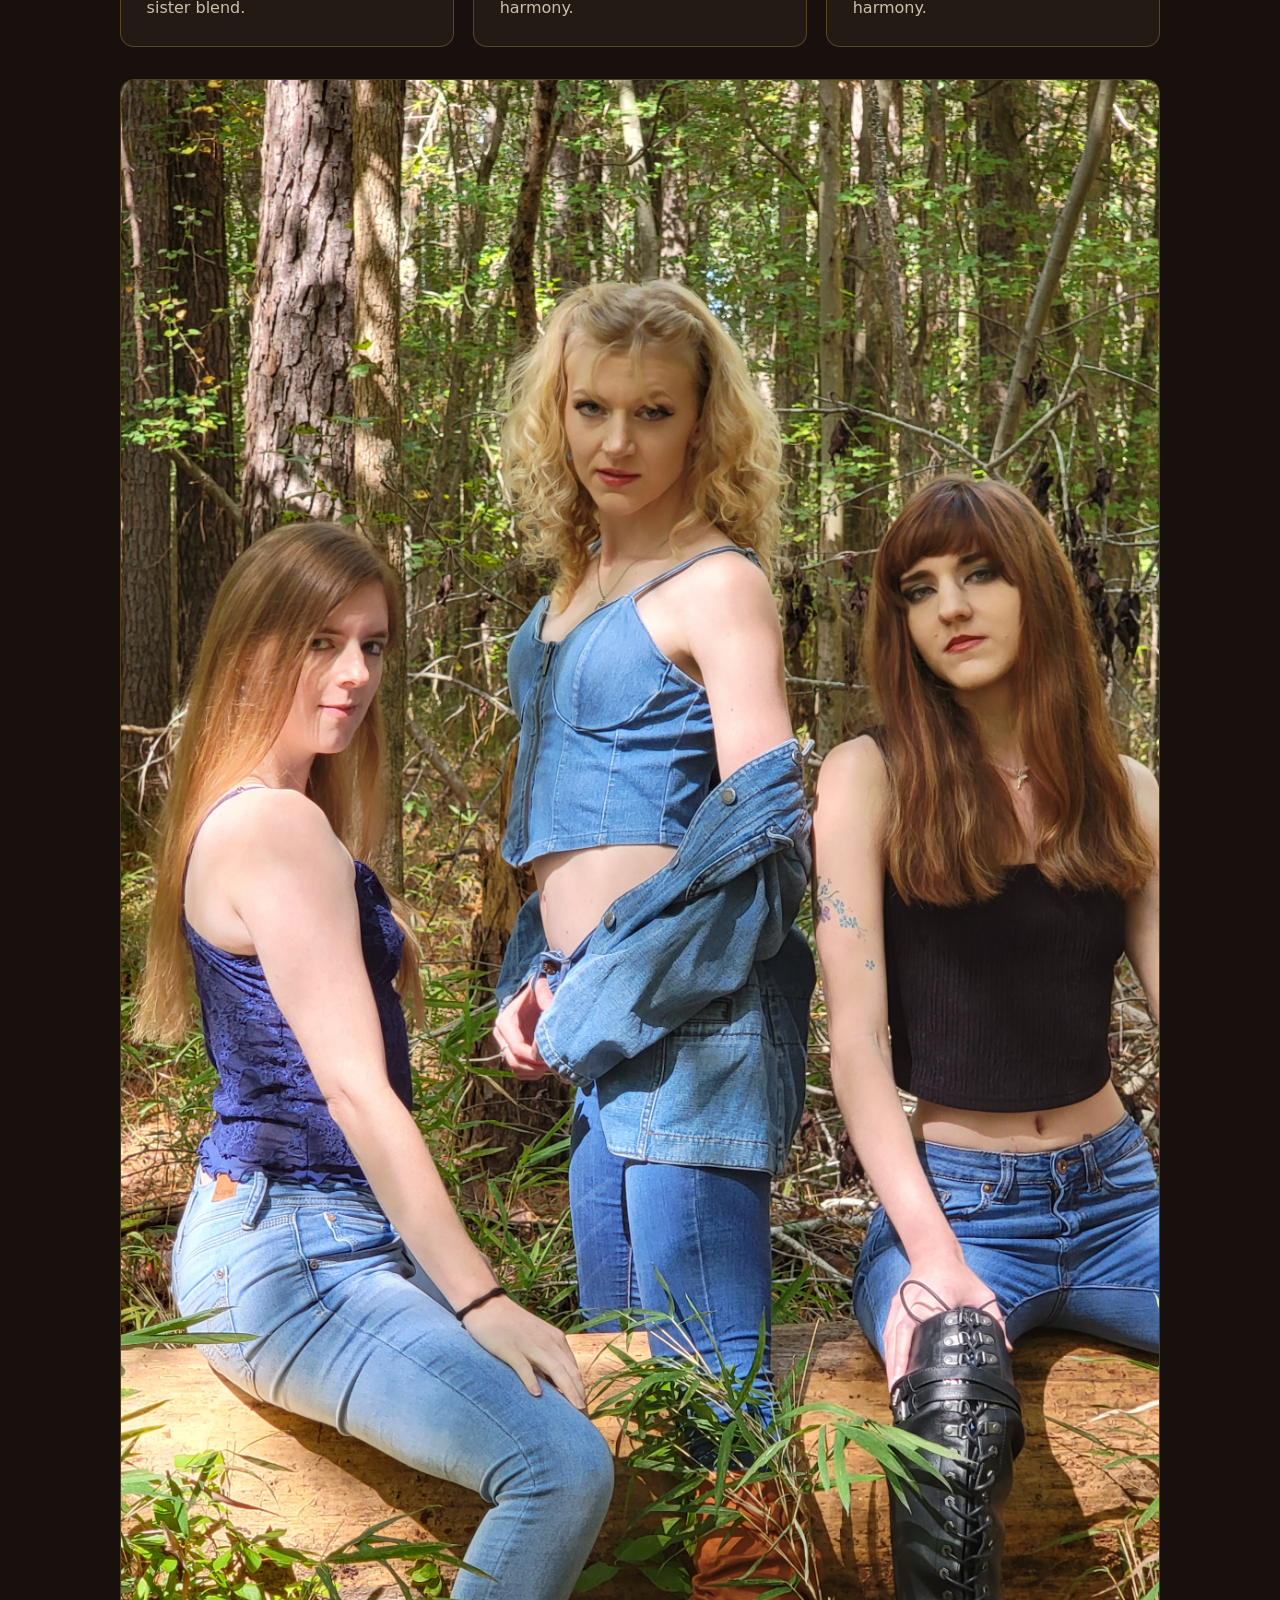
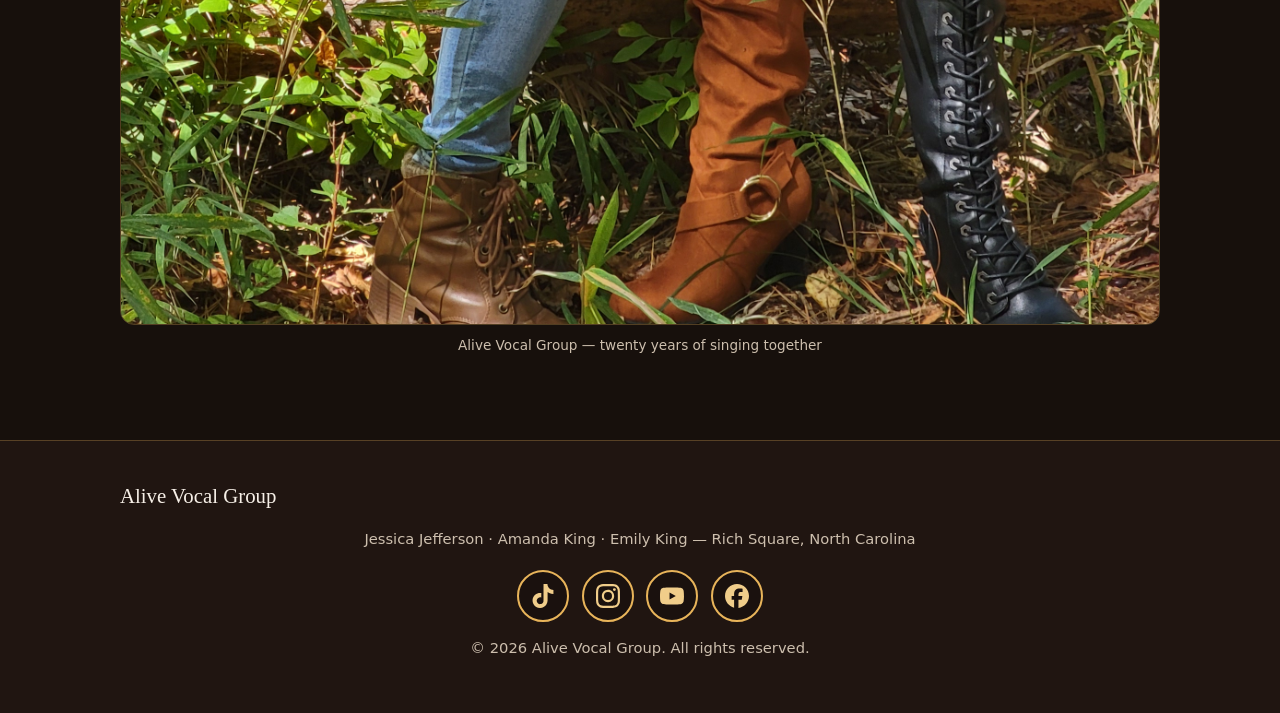
==== commit 0c15d084: "All three sisters credited with lead vocals and harmonies" ====
--- a/bio.html
+++ b/bio.html
@@ -55,15 +55,15 @@
         <div class="grid-3">
           <div class="card">
             <h3 class="serif" style="margin-top:0;color:var(--gold-soft)">Jessica Jefferson</h3>
-            <p style="color:var(--muted);margin-bottom:0">Lead vocals. The voice out front — carrying melodies with power and heart, honed over two decades of singing with her sisters.</p>
+            <p style="color:var(--muted);margin-bottom:0">Lead vocals & harmonies. One of three lead voices — carrying melodies with power and heart, then weaving right back into the sister blend.</p>
           </div>
           <div class="card">
             <h3 class="serif" style="margin-top:0;color:var(--gold-soft)">Amanda King</h3>
-            <p style="color:var(--muted);margin-bottom:0">Vocals. The harmony that lifts every chorus — blending rock edge, country warmth, and gospel fire into the group's signature sound.</p>
+            <p style="color:var(--muted);margin-bottom:0">Lead vocals & harmonies. Steps to the front with rock edge, country warmth, and gospel fire — and lifts every chorus from inside the harmony.</p>
           </div>
           <div class="card">
             <h3 class="serif" style="margin-top:0;color:var(--gold-soft)">Emily King</h3>
-            <p style="color:var(--muted);margin-bottom:0">Vocals. The blend that ties it all together — twenty years of sister harmony you can feel in every note.</p>
+            <p style="color:var(--muted);margin-bottom:0">Lead vocals & harmonies. The blend that ties it all together — taking the lead, then melting back into twenty years of sister harmony.</p>
           </div>
         </div>
         <figure class="photo-frame" style="margin:2rem 0 0">
--- a/styles.css
+++ b/styles.css
@@ -68,3 +68,16 @@
 .site-footer{border-top:1px solid var(--line);background:var(--bg2);margin-top:2rem}
 .footer-inner{max-width:1080px;margin:0 auto;padding:2.4rem 20px;text-align:center;color:var(--muted);font-size:.92rem}
 .footer-inner.brand{justify-content:center;margin-bottom:.4rem}
+
+/* ---------- social icon buttons ---------- */
+.social-row { display: flex; flex-wrap: wrap; gap: 0.8rem; margin-top: 1.2rem; }
+.footer-inner .social-row { justify-content: center; }
+.social-btn {
+  width: 52px; height: 52px; border-radius: 50%;
+  border: 2px solid var(--gold);
+  display: inline-flex; align-items: center; justify-content: center;
+  background: rgba(23,16,12,0.55);
+  transition: transform 0.15s ease, background 0.15s ease;
+}
+.social-btn:hover { background: rgba(217,164,65,0.18); transform: translateY(-2px); }
+.social-btn svg { width: 24px; height: 24px; fill: var(--gold-soft); }
